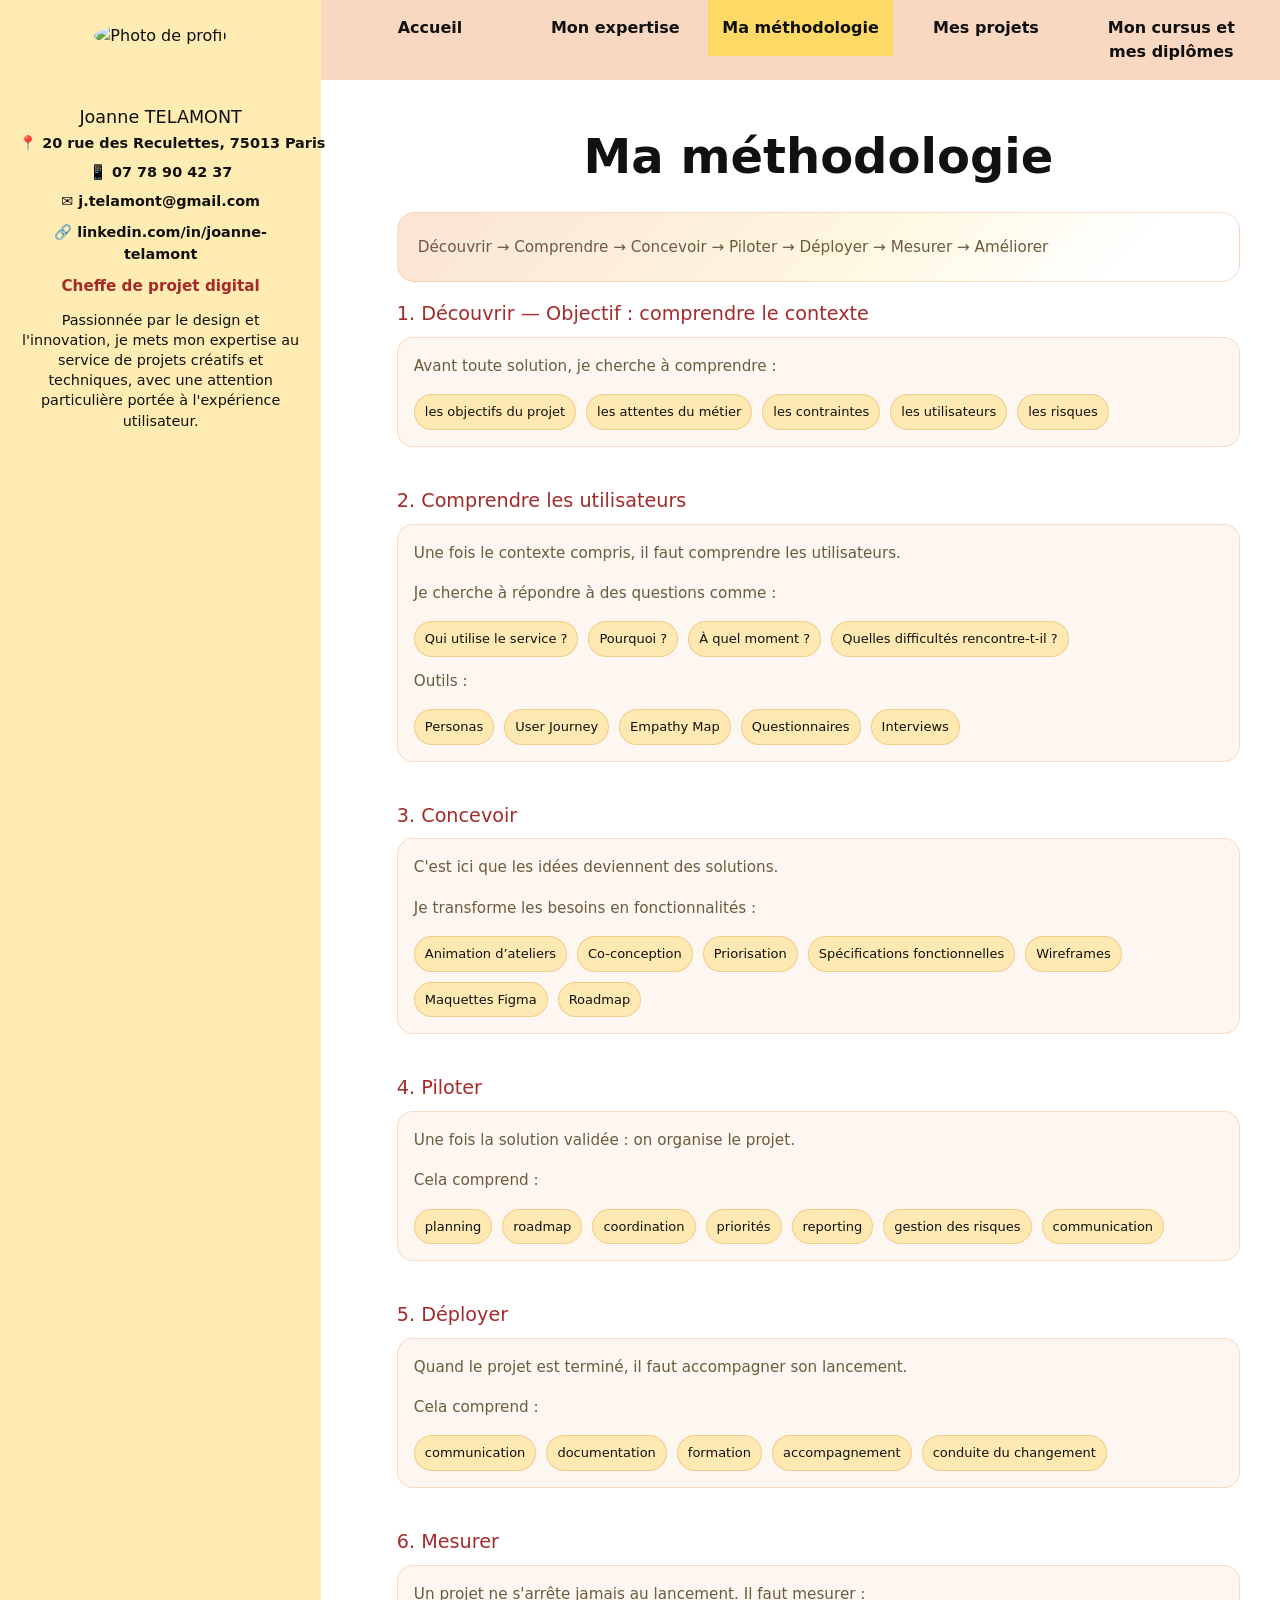
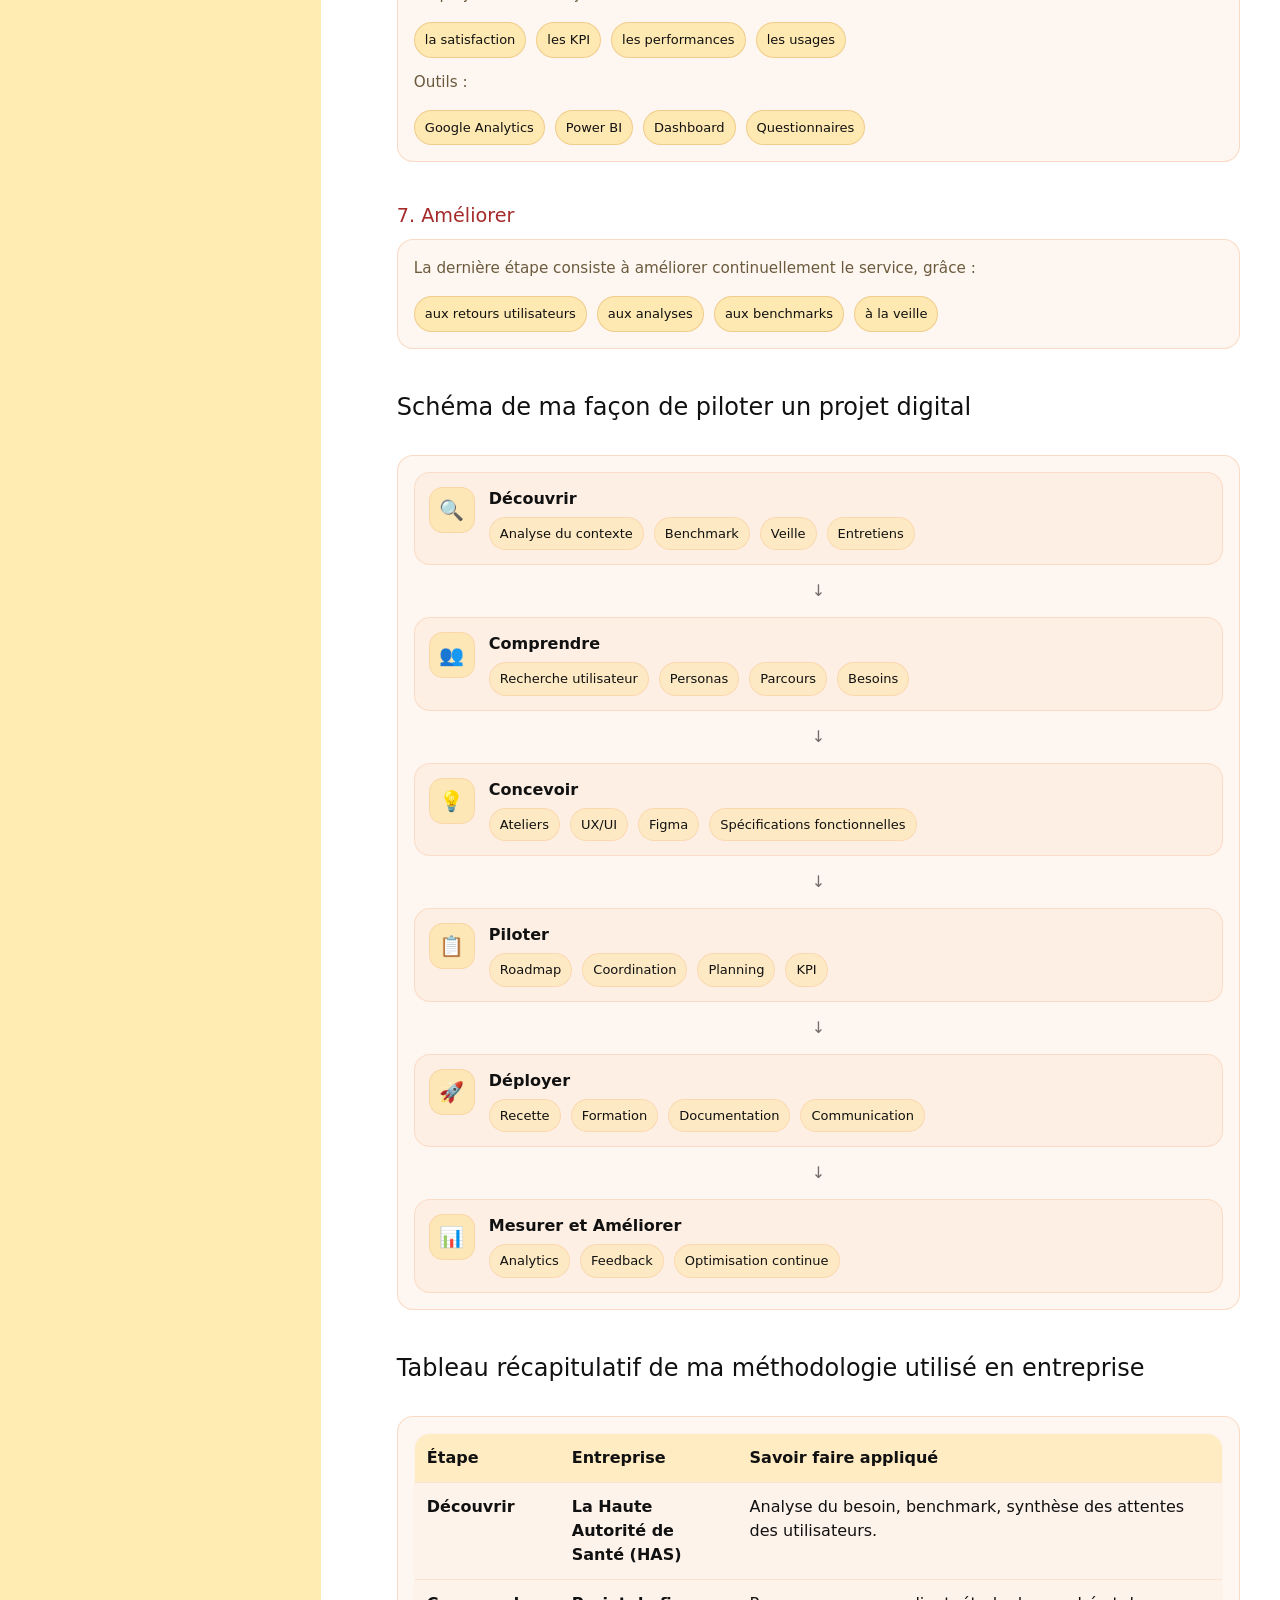
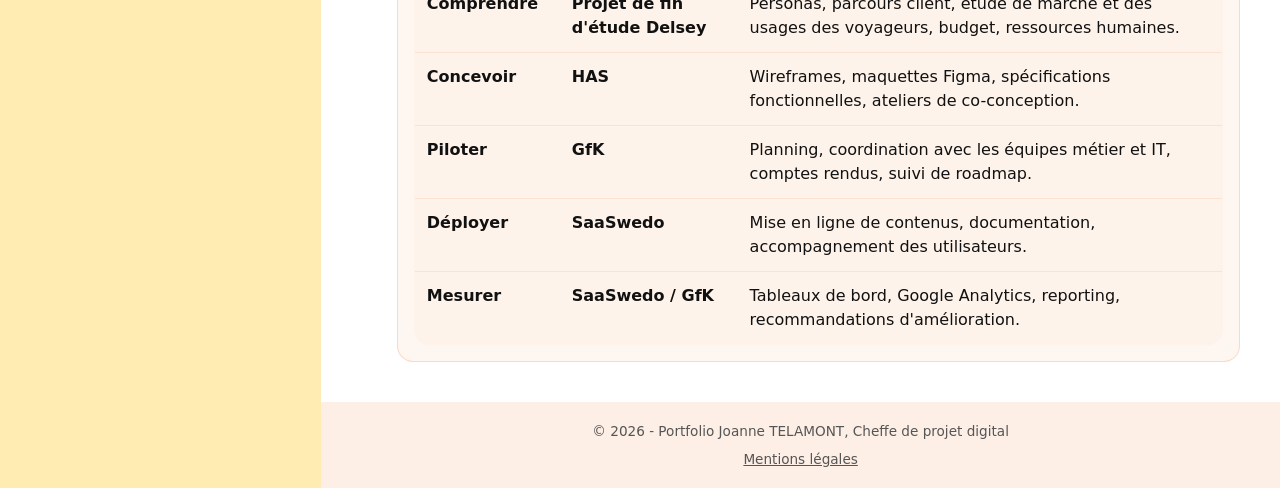
==== ma-methodologie.html @ 4d13b958 "Add files via upload" ====
<!doctype html>
<html lang="fr">
<head>
  <meta charset="utf-8" />
  <meta name="viewport" content="width=device-width, initial-scale=1" />
  <title>Portfolio - Ma méthodologie</title>
  <link rel="stylesheet" href="style.css">
</head>
<body>

  <div class="page-wrapper">

    <!-- ===== Aside gauche ===== -->
    <aside class="sidebar">
      <img src="img/illustration-JT-7nov_ 2025.png" alt="Photo de profil">
      <h2>Joanne TELAMONT</h2>
      <div class="liens">
        <p>📍 20 rue des Reculettes, 75013 Paris</p>
        <p>📱 07 78 90 42 37</p>
        <a href="mailto:j.telamont@gmail.com">✉️ j.telamont@gmail.com</a>
        <a href="https://www.linkedin.com/in/joanne-telamont/" target="_blank" rel="noopener">🔗 linkedin.com/in/joanne-telamont</a>
      </div>
      <h3>Cheffe de projet digital</h3>
      <p>
        Passionnée par le design et l'innovation, je mets mon expertise
        au service de projets créatifs et techniques, avec une attention
        particulière portée à l'expérience utilisateur.
      </p>
    </aside>

    <!-- ===== Colonne de droite : navbar + contenu + footer ===== -->
    <div class="main-column">

      <!-- ===== Barre de navigation ===== -->
      <nav class="navbar">
        <ul>
          <li><a href="index.html">Accueil</a></li>
          <li><a href="mon-expertise.html">Mon expertise</a></li>
          <li><a href="ma-methodologie.html" class="active">Ma méthodologie</a></li>
          <li><a href="mes-projets.html">Mes projets</a></li>
          <li><a href="mon-cursus-et-mes-diplomes.html">Mon cursus et mes diplômes</a></li>
        </ul>
      </nav>

      <!-- ===== Contenu principal ===== -->
      <div class="content">
        <div class="container">
          <h1>Ma méthodologie</h1>
          <div class="hero">
            <p>Découvrir → Comprendre → Concevoir → Piloter → Déployer → Mesurer → Améliorer</p>
          </div>

          <!-- 1 à 7 : sections -->
          <section aria-label="Méthodologie détaillée">
            <div>
              <h3>1. Découvrir — Objectif : comprendre le contexte</h3>
              <article class="card">
                <p class="desc">
                  Avant toute solution, je cherche à comprendre :
                </p>
                <ul class="pill-list">
                  <li class="pill">les objectifs du projet</li>
                  <li class="pill">les attentes du métier</li>
                  <li class="pill">les contraintes</li>
                  <li class="pill">les utilisateurs</li>
                  <li class="pill">les risques</li>
                </ul>
              </article>
              <h3>2. Comprendre les utilisateurs</h3>
              <article class="card">
                <p class="desc">Une fois le contexte compris, il faut comprendre les utilisateurs.</p>
                <p class="desc" style="margin-top:10px;">Je cherche à répondre à des questions comme :</p>
                <ul class="pill-list">
                  <li class="pill">Qui utilise le service ?</li>
                  <li class="pill">Pourquoi ?</li>
                  <li class="pill">À quel moment ?</li>
                  <li class="pill">Quelles difficultés rencontre-t-il ?</li>
                </ul>
                <p class="desc" style="margin-top:12px;">Outils :</p>
                <ul class="pill-list">
                  <li class="pill">Personas</li>
                  <li class="pill">User Journey</li>
                  <li class="pill">Empathy Map</li>
                  <li class="pill">Questionnaires</li>
                  <li class="pill">Interviews</li>
                </ul>
              </article>
              <h3>3. Concevoir</h3>
              <article class="card">
                <p class="desc">C'est ici que les idées deviennent des solutions.</p>
                <p class="desc" style="margin-top:10px;">Je transforme les besoins en fonctionnalités :</p>
                <ul class="pill-list">
                  <li class="pill">Animation d’ateliers</li>
                  <li class="pill">Co-conception</li>
                  <li class="pill">Priorisation</li>
                  <li class="pill">Spécifications fonctionnelles</li>
                  <li class="pill">Wireframes</li>
                  <li class="pill">Maquettes Figma</li>
                  <li class="pill">Roadmap</li>
                </ul>
              </article>
              <h3>4. Piloter</h3>
              <article class="card">
                <p class="desc">Une fois la solution validée : on organise le projet.</p>
                <p class="desc" style="margin-top:10px;">Cela comprend :</p>
                <ul class="pill-list">
                  <li class="pill">planning</li>
                  <li class="pill">roadmap</li>
                  <li class="pill">coordination</li>
                  <li class="pill">priorités</li>
                  <li class="pill">reporting</li>
                  <li class="pill">gestion des risques</li>
                  <li class="pill">communication</li>
                </ul>
              </article>
              <h3>5. Déployer</h3>
              <article class="card">
                <p class="desc">Quand le projet est terminé, il faut accompagner son lancement.</p>
                <p class="desc" style="margin-top:10px;">Cela comprend :</p>
                <ul class="pill-list">
                  <li class="pill">communication</li>
                  <li class="pill">documentation</li>
                  <li class="pill">formation</li>
                  <li class="pill">accompagnement</li>
                  <li class="pill">conduite du changement</li>
                </ul>
              </article>
              <h3>6. Mesurer</h3>
              <article class="card">
                <p class="desc">Un projet ne s'arrête jamais au lancement. Il faut mesurer :</p>
                <ul class="pill-list">
                  <li class="pill">la satisfaction</li>
                  <li class="pill">les KPI</li>
                  <li class="pill">les performances</li>
                  <li class="pill">les usages</li>
                </ul>
                <p class="desc" style="margin-top:12px;">Outils :</p>
                <ul class="pill-list">
                  <li class="pill">Google Analytics</li>
                  <li class="pill">Power BI</li>
                  <li class="pill">Dashboard</li>
                  <li class="pill">Questionnaires</li>
                </ul>
              </article>
              <h3>7. Améliorer</h3>
              <article class="card" style="grid-column: 1 / -1;">
                <p class="desc">
                  La dernière étape consiste à améliorer continuellement le service, grâce :
                </p>
                <ul class="pill-list">
                  <li class="pill">aux retours utilisateurs</li>
                  <li class="pill">aux analyses</li>
                  <li class="pill">aux benchmarks</li>
                  <li class="pill">à la veille</li>
                </ul>
              </article>
            </div>
          </section>

          <!-- Schéma -->
          <section aria-label="Schéma de pilotage">
            <div>
            <h2>Schéma de ma façon de piloter un projet digital</h2>
              <div class="card">
                <div class="timeline">
                  <div class="step">
                    <div class="icon">🔍</div>
                    <div>
                      <h4>Découvrir</h4>
                      <ul class="mini-list">
                        <li>Analyse du contexte</li>
                        <li>Benchmark</li>
                        <li>Veille</li>
                        <li>Entretiens</li>
                      </ul>
                    </div>
                  </div>
                  <div class="down">↓</div>

                  <div class="step">
                    <div class="icon">👥</div>
                    <div>
                      <h4>Comprendre</h4>
                      <ul class="mini-list">
                        <li>Recherche utilisateur</li>
                        <li>Personas</li>
                        <li>Parcours</li>
                        <li>Besoins</li>
                      </ul>
                    </div>
                  </div>
                  <div class="down">↓</div>

                  <div class="step">
                    <div class="icon">💡</div>
                    <div>
                      <h4>Concevoir</h4>
                      <ul class="mini-list">
                        <li>Ateliers</li>
                        <li>UX/UI</li>
                        <li>Figma</li>
                        <li>Spécifications fonctionnelles</li>
                      </ul>
                    </div>
                  </div>
                  <div class="down">↓</div>

                  <div class="step">
                    <div class="icon">📋</div>
                    <div>
                      <h4>Piloter</h4>
                      <ul class="mini-list">
                        <li>Roadmap</li>
                        <li>Coordination</li>
                        <li>Planning</li>
                        <li>KPI</li>
                      </ul>
                    </div>
                  </div>
                  <div class="down">↓</div>

                  <div class="step">
                    <div class="icon">🚀</div>
                    <div>
                      <h4>Déployer</h4>
                      <ul class="mini-list">
                        <li>Recette</li>
                        <li>Formation</li>
                        <li>Documentation</li>
                        <li>Communication</li>
                      </ul>
                    </div>
                  </div>
                  <div class="down">↓</div>

                  <div class="step">
                    <div class="icon">📊</div>
                    <div>
                      <h4>Mesurer et Améliorer</h4>
                      <ul class="mini-list">
                        <li>Analytics</li>
                        <li>Feedback</li>
                        <li>Optimisation continue</li>
                      </ul>
                    </div>
                  </div>
                </div>
              </div>

              <!-- Tableau -->
              <div>
              <h2>Tableau récapitulatif de ma méthodologie utilisé en entreprise</h2>
                <div class="card">
                  <table aria-label="Tableau récapitulatif">
                    <thead>
                      <tr>
                        <th style="width: 18%;">Étape</th>
                        <th style="width: 22%;">Entreprise</th>
                        <th>Savoir faire appliqué</th>
                      </tr>
                    </thead>
                    <tbody>
                      <tr>
                        <td class="bold">Découvrir</td>
                        <td><span class="bold">La Haute Autorité de Santé (HAS)</span></td>
                        <td>Analyse du besoin, benchmark, synthèse des attentes des utilisateurs.</td>
                      </tr>
                      <tr>
                        <td class="bold">Comprendre</td>
                        <td><span class="bold">Projet de fin d'étude Delsey</span></td>
                        <td>Personas, parcours client, étude de marché et des usages des voyageurs, budget, ressources humaines.</td>
                      </tr>
                      <tr>
                        <td class="bold">Concevoir</td>
                        <td><span class="bold">HAS</span></td>
                        <td>Wireframes, maquettes Figma, spécifications fonctionnelles, ateliers de co-conception.</td>
                      </tr>
                      <tr>
                        <td class="bold">Piloter</td>
                        <td><span class="bold">GfK</span></td>
                        <td>Planning, coordination avec les équipes métier et IT, comptes rendus, suivi de roadmap.</td>
                      </tr>
                      <tr>
                        <td class="bold">Déployer</td>
                        <td><span class="bold">SaaSwedo</span></td>
                        <td>Mise en ligne de contenus, documentation, accompagnement des utilisateurs.</td>
                      </tr>
                      <tr>
                        <td class="bold">Mesurer</td>
                        <td><span class="bold">SaaSwedo / GfK</span></td>
                        <td>Tableaux de bord, Google Analytics, reporting, recommandations d'amélioration.</td>
                      </tr>
                    </tbody>
                  </table>
                </div>

              </div>
            </div>
          </section>
        </div>
      </div>

      <!-- ===== Footer : toujours en bas de la page ===== -->
      <footer>
        <p>&copy; 2026 - Portfolio Joanne TELAMONT, Cheffe de projet digital</p>
        <a href="mentions-legales.html">Mentions légales</a>
      </footer>

    </div>
  </div>

  <!-- ===== Bouton retour en haut ===== -->
  <button id="backToTop" class="back-to-top" aria-label="Retour en haut de la page">↑</button>
  <script src="script.js"></script>

</body>
</html>
---- style.css ----
/* ==========================================================================
   PORTFOLIO — FEUILLE DE STYLE COMMUNE
   Variables et couleurs (harmonisées avec la nav F4B183 et l'aside FFD966)
   ========================================================================== */
:root {
  --nav-bg: rgba(244, 177, 131, 0.5);    /* F4B183 à 50% */
  --nav-active: rgba(255, 217, 102);     /* FFD966 */
  --aside-bg: rgba(255, 217, 102, 0.5);  /* FFD966 à 50% */
  --text-color: #111111;
  --text: #111111;
  --muted: #555555;
  --muted-warm: #6b5b3e;
  --card: rgba(244, 177, 131, 0.12);
  --border: rgba(244, 177, 131, 0.40);
  --tag: rgba(255, 217, 102, 0.45);
}

/* ==========================================================================
   Reset et base
   ========================================================================== */
* {
  box-sizing: border-box;
  margin: 0;
  padding: 0;
}

html, body {
  height: 100%;
}

body {
  font-family: system-ui, -apple-system, "Segoe UI", Roboto, Arial, sans-serif;
  color: var(--text-color);
  background-color: #ffffff;
  line-height: 1.5;
}

/* ==========================================================================
   Structure générale : aside pleine hauteur + colonne (navbar/contenu/footer)
   ========================================================================== */
.page-wrapper {
  display: flex;
  align-items: stretch;
  min-height: 100vh;
}

.main-column {
  flex: 1;
  display: flex;
  flex-direction: column;
  min-width: 0;
}

/* ==========================================================================
   Aside gauche
   ========================================================================== */
aside.sidebar {
  width: 8.5cm;
  flex: 0 0 8.5cm;
  background-color: var(--aside-bg);
  padding: 1.5rem 1.2rem;
  text-align: center;
}

aside.sidebar img {
  width: 100%;
  max-width: 150px;
  border-radius: 50%;
  margin-bottom: 1rem;
}

aside.sidebar h2 {
  font-size: 1.1rem;
  margin-bottom: 4px;
}

aside.sidebar h3 {
  font-size: 0.95rem;
  font-weight: 700;
  color: brown; /* comme les autres titres h3 du site */
  margin-bottom: 12px;
}

aside.sidebar p {
  font-size: 0.9rem;
  line-height: 1.4;
  margin-bottom: 1.5rem;
}

aside.sidebar .liens a {
  display: block;
  margin-bottom: 0.6rem;
  color: var(--text-color);
  text-decoration: none;
  font-weight: 600;
  font-size: 0.9rem;
}

aside.sidebar .liens a:hover {
  text-decoration: underline;
}

aside.sidebar .liens p {
  margin-bottom: 0.6rem;
  color: var(--text-color);
  font-weight: 600;
  font-size: 0.9rem;
  line-height: 1.3;
}

/* L'adresse postale tient sur une seule ligne */
aside.sidebar .liens p:first-of-type {
  white-space: nowrap;
}

/* ==========================================================================
   Barre de navigation : commence au bord de l'aside
   ========================================================================== */
nav.navbar {
  display: flex;
  align-items: center;
  background-color: var(--nav-bg);
  padding: 0 1rem;
  position: sticky;
  top: 0;
  z-index: 20;
  backdrop-filter: blur(2px);
}

nav.navbar ul {
  list-style: none;
  display: flex;
  margin: 0;
  padding: 0;
  width: 100%;
}

nav.navbar ul li {
  flex: 1;
  text-align: center;
}

nav.navbar ul li a {
  display: block;
  padding: 1rem 0.5rem;
  color: var(--text-color);
  text-decoration: none;
  font-weight: 600;
  transition: background-color 0.2s ease;
}

nav.navbar ul li a:hover {
  background-color: var(--nav-active);
}

nav.navbar ul li a.active {
  background-color: var(--nav-active);
}

/* ==========================================================================
   Fil d'Ariane
   ========================================================================== */
nav.breadcrumb {
  font-size: 0.9rem;
  margin-bottom: 1.5rem;
  color: var(--muted);
}

nav.breadcrumb a {
  color: var(--muted);
  text-decoration: none;
}

nav.breadcrumb a:hover {
  text-decoration: underline;
}

nav.breadcrumb span.separator {
  margin: 0 0.4rem;
}

/* ==========================================================================
   Conteneurs de contenu (les pages utilisent l'un des 3 schémas suivants)
   ========================================================================== */
/* Schéma A : Mon expertise, Mentions légales, Index -> .wrapper directement dans .main-column */
.main-column > .wrapper {
  flex: 1;
  max-width: 1200px;
  padding: 40px 40px 40px 2cm;
}

/* Schéma B : Mes projets -> .content (padding) contenant .wrapper (largeur max seulement) */
.content {
  flex: 1;
  padding: 40px 40px 40px 2cm;
}

.content > .wrapper {
  max-width: 1200px;
}

/* Schéma C : pages projets + cursus -> <main class="content"> directement */
main.content {
  flex: 1;
  padding: 1.5rem 2rem 3rem 2cm;
  max-width: 1100px;
}

/* ==========================================================================
   Typographie commune
   ========================================================================== */
h1 {
  font-size: 3rem;
  margin-bottom: 20px;
  text-align: center;
}

h2 {
  font-size: 1.5rem;
  margin-top: 2.5rem;
  margin-bottom: 30px;
  font-weight: normal;
}

h1 + h2,
.hero + h2 {
  margin-top: 30px;
}

h3 {
  font-size: 1.2rem;
  margin-bottom: 8px;
  font-weight: lighter;
  color: brown;
}

h3.section-title {
  margin-top: 2.5rem;
  margin-bottom: 1rem;
}

section h3 {
  margin-top: 2.5rem;
}

section h3:first-of-type {
  margin-top: 0;
}

p {
  font-size: 0.95rem;
  margin-bottom: 16px;
  line-height: 1.6;
}

.intro {
  max-width: 800px;
  margin: 0 auto 2rem;
  text-align: center;
  color: var(--muted-warm);
}

/* Liste de points clés */
.feature-list {
  list-style: disc;
  margin: 0 0 16px 1.2rem;
}

.feature-list li {
  font-size: 0.95rem;
  line-height: 1.6;
  margin-bottom: 6px;
}

/* ==========================================================================
   Blocs image / texte (pages projets : Delsey, Ukulélé, Synaé, CEDS...)
   ========================================================================== */
.row {
  display: flex;
  align-items: center;
  gap: 2rem;
  margin-bottom: 2rem;
}

.row.reverse {
  flex-direction: row-reverse;
}

.row-image {
  width: 45%;
  flex: 0 0 45%;
}

.row-image img {
  width: 100% !important;
  height: auto !important;
  border-radius: 6px;
  display: block;
}

.row-text {
  width: 55%;
  flex: 1;
}

.row-text p,
.row-text .feature-list {
  margin-bottom: 8px;
}

.row-double {
  margin-bottom: 2rem;
}

.row-double .images-duo {
  display: flex;
  align-items: flex-start;
  gap: 2cm;
  margin-bottom: 1rem;
}

.row-double .images-duo img {
  width: calc(50% - 1cm) !important;
  height: auto !important;
  border-radius: 6px;
  display: block;
}

.row-triple {
  margin-bottom: 2rem;
}

.row-triple .images-trio {
  display: flex;
  gap: 1cm;
  margin-bottom: 1rem;
  align-items: flex-start;
}

.row-triple .images-trio img {
  width: calc((100% - 2cm) / 3);
  height: 280px;
  border-radius: 6px;
  object-fit: contain;
  background: rgba(244, 177, 131, 0.06);
  border: 1px solid rgba(244, 177, 131, 0.25);
  display: block;
}

/* ==========================================================================
   Grille de projets (Mes projets, Index)
   ========================================================================== */
.grid {
  display: grid;
  grid-template-columns: repeat(4, 1fr);
  gap: 24px;
  margin-bottom: 60px;
}

.grid:last-child {
  margin-bottom: 0;
}

.block h3 {
  font-size: 1.2rem;
  margin-bottom: 16px;
  color: brown;
  font-weight: lighter;
}

.block h4 {
  font-size: 1rem;
  margin: 18px 0 10px;
}

.img {
  height: 160px;
  background: #e5e5e5;
  margin-bottom: 12px;
}

.block .project-link {
  display: inline-block;
  margin-top: 6px;
  font-size: 0.95rem;
  font-weight: 600;
  color: #111;
  text-decoration: underline;
}

.block .project-link:hover {
  color: #7a5b28;
}

/* ==========================================================================
   Ma méthodologie : hero, cartes, pastilles, timeline d'étapes, tableau
   ========================================================================== */
.hero {
  background: linear-gradient(135deg, rgba(244, 177, 131, .35), rgba(255, 217, 102, .20) 55%, transparent 85%);
  border: 1px solid var(--border);
  border-radius: 18px;
  padding: 22px 20px;
  margin-bottom: 18px;
}

.hero p {
  margin: 0;
  color: var(--muted-warm);
}

.card {
  background: var(--card);
  border: 1px solid var(--border);
  border-radius: 16px;
  padding: 16px;
}

.card h3 {
  margin: 0 0 10px;
  font-size: 16px;
  color: brown;
}

.desc {
  color: var(--muted-warm);
}

.pill-list {
  margin: 10px 0 0;
  padding: 0;
  list-style: none;
  display: flex;
  flex-wrap: wrap;
  gap: 10px;
}

.pill {
  font-size: 13px;
  padding: 7px 10px;
  border-radius: 999px;
  background: var(--tag);
  border: 1px solid rgba(224, 169, 92, .45);
  color: var(--text-color);
}

.split {
  display: grid;
  grid-template-columns: 1fr;
  gap: 14px;
  align-items: start;
}

@media (min-width: 920px) {
  .split {
    grid-template-columns: 1.1fr .9fr;
  }
}

@media (min-width: 860px) {
  .grid.methodologie-grid {
    grid-template-columns: 1fr 1fr;
  }
}

/* Timeline d'étapes (Ma méthodologie) */
.timeline {
  display: flex;
  flex-direction: column;
  gap: 14px;
}

.step {
  display: grid;
  grid-template-columns: 46px 1fr;
  gap: 14px;
  padding: 14px;
  border-radius: 16px;
  background: rgba(244, 177, 131, .10);
  border: 1px solid rgba(244, 177, 131, .30);
}

.step .icon {
  width: 46px;
  height: 46px;
  display: flex;
  align-items: center;
  justify-content: center;
  border-radius: 14px;
  background: rgba(255, 217, 102, .35);
  border: 1px solid rgba(244, 177, 131, .30);
  font-size: 20px;
}

.step h4 {
  margin: 0 0 6px;
  font-size: 16px;
  color: var(--text-color);
}

.mini-list {
  margin: 0;
  padding: 0;
  list-style: none;
  display: flex;
  flex-wrap: wrap;
  gap: 8px 10px;
}

.mini-list li {
  font-size: 13px;
  padding: 6px 10px;
  border-radius: 999px;
  background: rgba(255, 217, 102, .25);
  border: 1px solid rgba(244, 177, 131, .30);
  color: var(--text-color);
}

.down {
  text-align: center;
  color: var(--text-color);
  opacity: .6;
  font-size: 16px;
  user-select: none;
}

table {
  width: 100%;
  border-collapse: collapse;
  overflow: hidden;
  border-radius: 16px;
  border: 1px solid var(--border);
  background: rgba(244, 177, 131, .05);
}

th, td {
  padding: 12px;
  border-bottom: 1px solid rgba(244, 177, 131, .25);
  vertical-align: top;
  text-align: left;
  color: var(--text-color);
}

th {
  font-weight: 600;
  background: rgba(255, 217, 102, .30);
}

tr:last-child td {
  border-bottom: none;
}

.bold {
  font-weight: 700;
}

.note {
  margin-top: 12px;
  color: var(--muted-warm);
  font-size: 13px;
}

/* ==========================================================================
   Mon cursus et mes diplômes : frise chronologique, compétences, langues
   ========================================================================== */
/* Frise verticale (Mon cursus et mes diplômes) */
.timeline-item {
  position: relative;
  margin-left: 12px;
  padding-left: 32px;
  margin-bottom: 2.2rem;
}

.timeline-item:last-child {
  margin-bottom: 0;
}

/* Le point de la frise */
.timeline-item::before {
  content: '';
  position: absolute;
  left: -8px;
  top: 6px;
  width: 16px;
  height: 16px;
  border-radius: 50%;
  background: #e0a95c;
  border: 3px solid #ffffff;
  box-shadow: 0 0 0 2px rgba(244, 177, 131, 0.5);
  z-index: 1;
}

/* La barre qui relie ce point au point suivant */
.timeline-item::after {
  content: '';
  position: absolute;
  left: -1px;
  top: 6px;
  width: 3px;
  height: calc(100% + 2.2rem);
  background: rgba(244, 177, 131, 0.45);
  z-index: 0;
}

.timeline-item:last-child::after {
  display: none;
}

.timeline-date {
  display: inline-block;
  font-weight: 700;
  font-size: 0.85rem;
  color: var(--muted-warm);
  background: var(--tag);
  border-radius: 999px;
  padding: 4px 12px;
  margin-bottom: 10px;
}

.type-badge {
  display: inline-block;
  font-size: 0.8rem;
  font-weight: 600;
  color: var(--muted-warm);
  margin-bottom: 10px;
  margin-left: 8px;
}

.timeline-card {
  display: flex;
  gap: 20px;
  align-items: flex-start;
  background: var(--card);
  border: 1px solid var(--border);
  border-radius: 16px;
  padding: 18px;
}

.timeline-card .diploma-img {
  flex: 0 0 160px;
  width: 160px;
  height: 110px;
  border-radius: 10px;
  background: repeating-linear-gradient(
    45deg,
    rgba(244, 177, 131, 0.15),
    rgba(244, 177, 131, 0.15) 10px,
    rgba(255, 217, 102, 0.15) 10px,
    rgba(255, 217, 102, 0.15) 20px
  );
  border: 1px dashed rgba(244, 177, 131, 0.6);
  display: flex;
  align-items: center;
  justify-content: center;
  text-align: center;
  font-size: 0.75rem;
  color: var(--muted-warm);
  padding: 8px;
  object-fit: cover;
}

.timeline-text {
  flex: 1;
}

.timeline-text .school {
  font-weight: 600;
  margin-bottom: 6px;
}

.timeline-text p {
  color: var(--muted-warm);
  margin-bottom: 0;
}

.timeline-card.text-only .timeline-text .feature-list {
  margin: 8px 0 0 1.1rem;
}

.timeline-card.text-only .timeline-text .feature-list li {
  color: var(--muted-warm);
  font-size: 0.9rem;
  line-height: 1.6;
  margin-bottom: 4px;
}

.skills-grid {
  display: grid;
  grid-template-columns: 1fr;
  gap: 16px;
}

@media (min-width: 700px) {
  .skills-grid {
    grid-template-columns: 1fr 1fr;
  }
}

.lang-list {
  list-style: none;
  display: flex;
  flex-wrap: wrap;
  gap: 12px;
}

.lang-list li {
  background: var(--tag);
  border: 1px solid rgba(224, 169, 92, 0.45);
  border-radius: 999px;
  padding: 8px 16px;
  font-size: 0.9rem;
  font-weight: 600;
}

/* ==========================================================================
   Footer : en bas de la page sur tout le site
   ========================================================================== */
footer {
  background-color: rgba(244, 177, 131, 0.2);
  padding: 1.2rem 2cm;
  text-align: center;
  font-size: 0.85rem;
  color: var(--muted);
}

footer p {
  margin-bottom: 6px;
  font-size: 0.85rem;
}

footer a {
  color: var(--muted);
}

/* ==========================================================================
   Responsive
   ========================================================================== */
@media (max-width: 900px) {
  nav.navbar ul {
    flex-wrap: wrap;
  }
}

@media (max-width: 700px) {
  .page-wrapper {
    flex-direction: column;
  }

  aside.sidebar {
    width: 100%;
    flex: none;
  }

  aside.sidebar .liens p:first-of-type {
    white-space: normal;
  }

  .main-column > .wrapper,
  .content,
  main.content {
    padding: 24px 20px;
  }

  h1 {
    font-size: 2rem;
  }

  .row,
  .row.reverse {
    flex-direction: column;
  }

  .row-image,
  .row-text {
    width: 100%;
    flex: none;
  }

  .row-double .images-duo,
  .row-triple .images-trio {
    flex-direction: column;
    gap: 1rem;
  }

  .row-double .images-duo img,
  .row-triple .images-trio img {
    width: 100%;
  }

  .row-triple .images-trio img {
    height: 220px;
  }

  .grid {
    grid-template-columns: repeat(2, 1fr);
  }

  .timeline-item {
    margin-left: 4px;
    padding-left: 24px;
  }

  .timeline-item::before {
    left: -8px;
  }

  .timeline-item::after {
    left: -1px;
  }

  .timeline-card {
    flex-direction: column;
  }

  .timeline-card .diploma-img {
    width: 100%;
    flex: none;
  }
}

@media (max-width: 600px) {
  .grid {
    grid-template-columns: 1fr;
  }
}

/* ==========================================================================
   Bouton "Retour en haut"
   ========================================================================== */
.back-to-top {
  position: fixed;
  right: 24px;
  bottom: 24px;
  width: 48px;
  height: 48px;
  border-radius: 50%;
  background: var(--nav-active);
  color: var(--text-color);
  border: none;
  font-size: 1.3rem;
  line-height: 1;
  cursor: pointer;
  display: flex;
  align-items: center;
  justify-content: center;
  box-shadow: 0 2px 10px rgba(0, 0, 0, 0.2);
  opacity: 0;
  visibility: hidden;
  transform: translateY(10px);
  transition: opacity 0.25s ease, transform 0.25s ease, visibility 0.25s, background-color 0.2s ease;
  z-index: 50;
}

.back-to-top.visible {
  opacity: 1;
  visibility: visible;
  transform: translateY(0);
}

.back-to-top:hover {
  background: var(--nav-bg);
}

@media (max-width: 700px) {
  .back-to-top {
    right: 16px;
    bottom: 16px;
    width: 42px;
    height: 42px;
  }
}

/* ==========================================================================
   Roadmap projet (frise horizontale par phase, ex. planning Delsey)
   ========================================================================== */
.roadmap {
  margin: 1.5rem 0 2rem;
  overflow-x: auto;
}

.roadmap-scale {
  position: relative;
  height: 20px;
  min-width: 700px;
  margin-left: 232px;
  margin-bottom: 12px;
  padding-bottom: 8px;
  border-bottom: 2px solid rgba(244, 177, 131, 0.35);
}

.roadmap-scale span {
  position: absolute;
  top: 0;
  transform: translateX(-50%);
  font-size: 0.7rem;
  font-weight: 600;
  color: var(--muted-warm);
  white-space: nowrap;
}

.roadmap-scale span:first-child {
  transform: translateX(0);
}

.roadmap-scale span:last-child {
  transform: translateX(-100%);
}

.roadmap-row {
  display: flex;
  align-items: center;
  gap: 12px;
  min-width: 700px;
  margin-bottom: 10px;
}

.roadmap-row .roadmap-label {
  flex: 0 0 220px;
  font-size: 0.8rem;
  line-height: 1.3;
  font-weight: 600;
  color: var(--text-color);
}

.roadmap-row .roadmap-track {
  position: relative;
  flex: 1;
  height: 26px;
  background: rgba(244, 177, 131, 0.08);
  border-radius: 999px;
}

.roadmap-row .roadmap-bar {
  position: absolute;
  top: 0;
  bottom: 0;
  border-radius: 999px;
  display: flex;
  align-items: center;
  padding: 0 10px;
  font-size: 0.7rem;
  font-weight: 600;
  color: #ffffff;
  white-space: nowrap;
  overflow: hidden;
}

.roadmap-legend {
  display: flex;
  flex-wrap: wrap;
  gap: 8px 18px;
  margin-top: 1rem;
  font-size: 0.8rem;
  color: var(--muted-warm);
}

.roadmap-legend span {
  display: inline-flex;
  align-items: center;
  gap: 6px;
}

.roadmap-legend .dot {
  width: 10px;
  height: 10px;
  border-radius: 50%;
  display: inline-block;
}

@media (max-width: 700px) {
  .roadmap-row .roadmap-label {
    flex-basis: 150px;
    font-size: 0.72rem;
  }
}
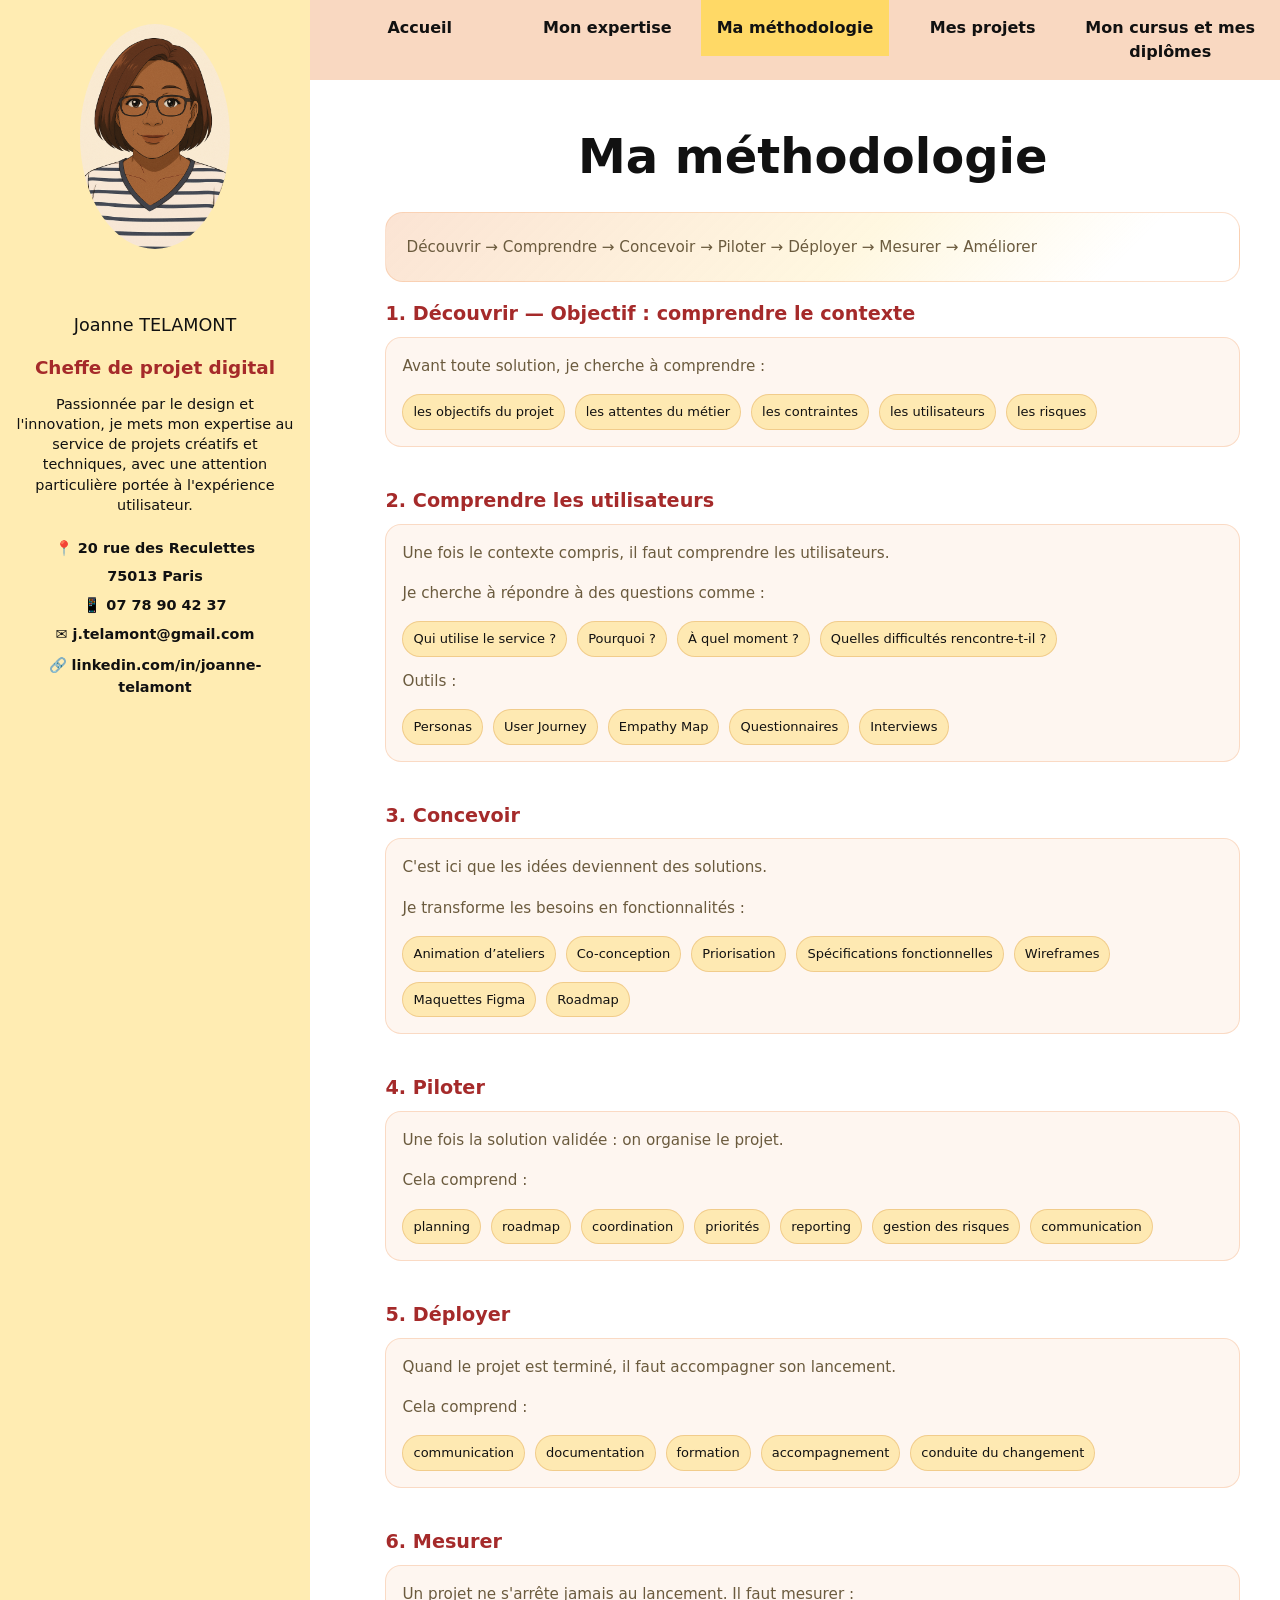
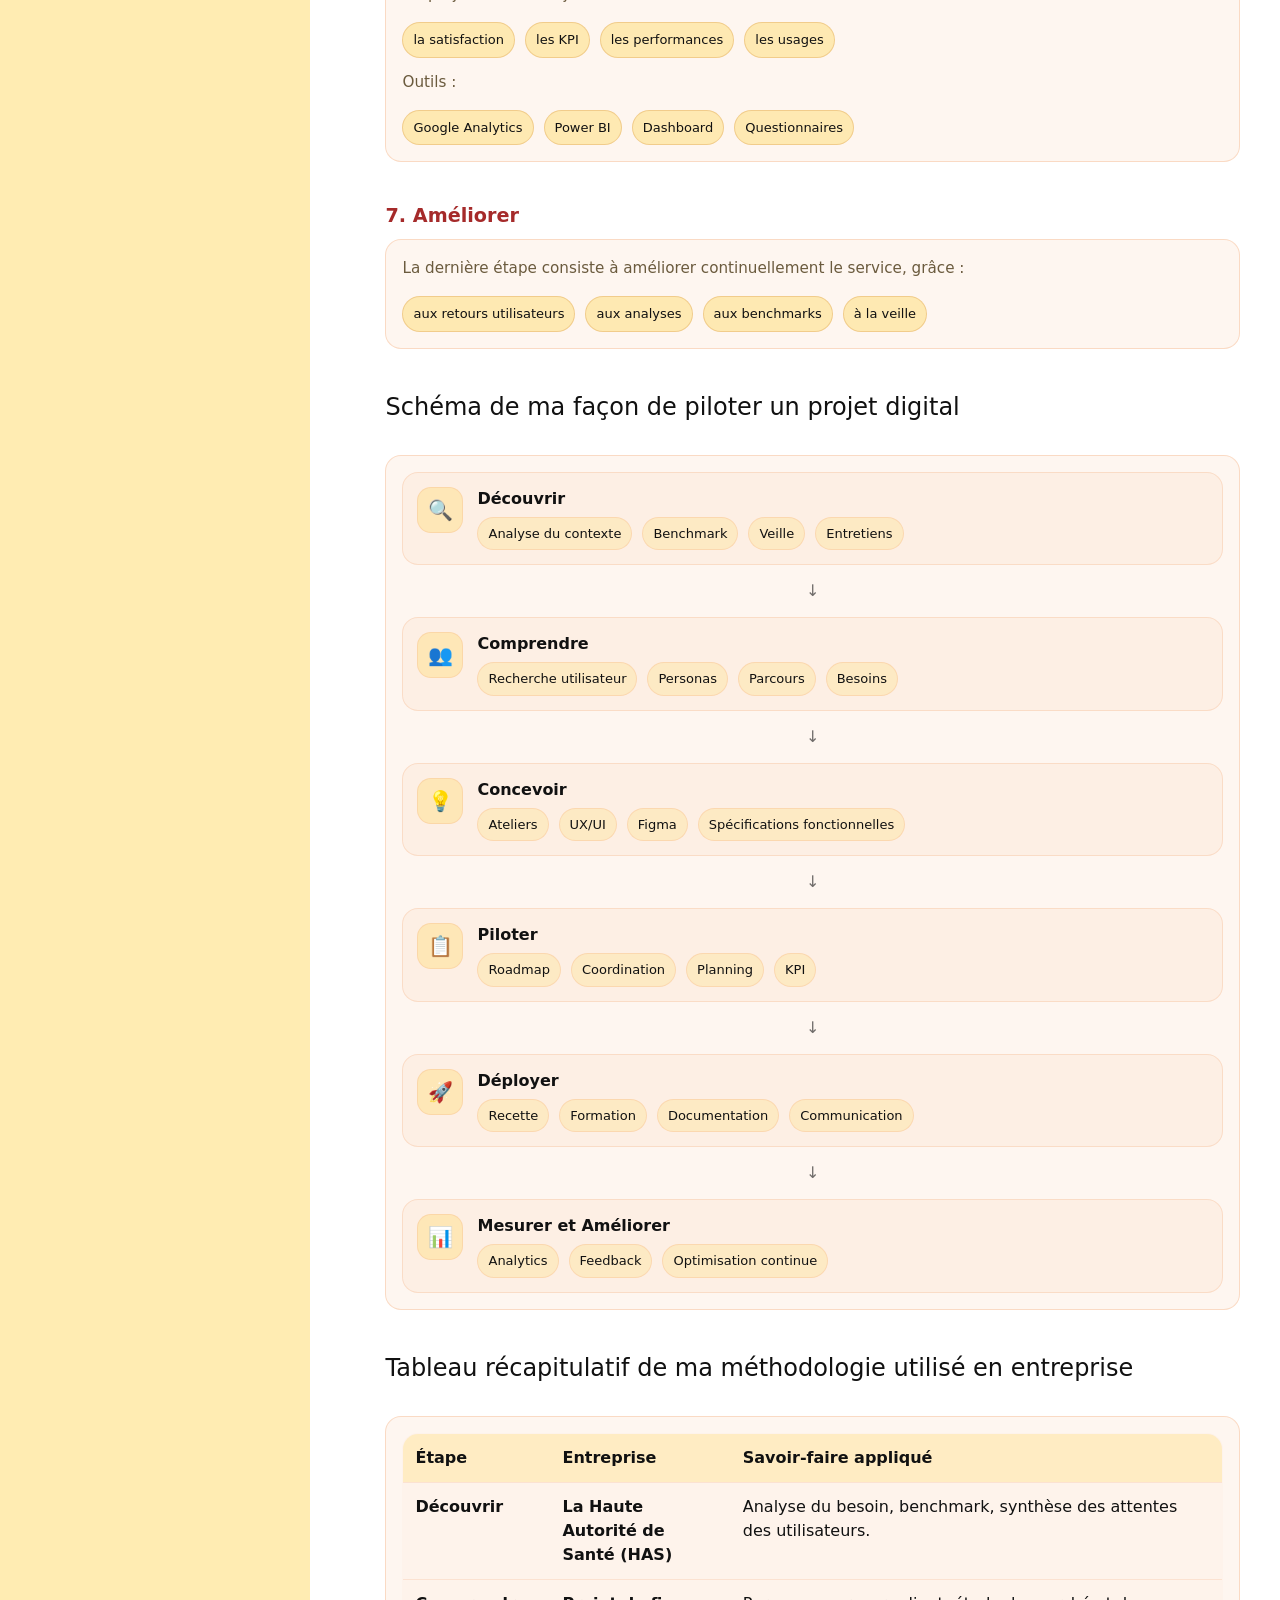
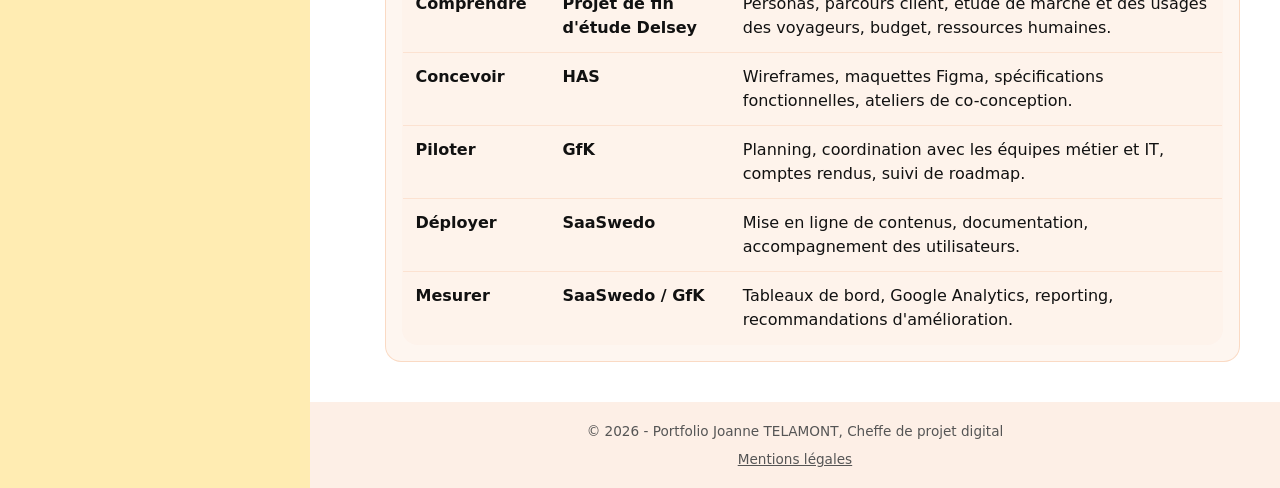
==== commit 1c89106d: "Add files via upload" ====
--- a/ma-methodologie.html
+++ b/ma-methodologie.html
@@ -12,20 +12,25 @@
 
     <!-- ===== Aside gauche ===== -->
     <aside class="sidebar">
+      <div class="sidebar-inner">
       <img src="img/illustration-JT-7nov_ 2025.png" alt="Photo de profil">
       <h2>Joanne TELAMONT</h2>
-      <div class="liens">
-        <p>📍 20 rue des Reculettes, 75013 Paris</p>
-        <p>📱 07 78 90 42 37</p>
-        <a href="mailto:j.telamont@gmail.com">✉️ j.telamont@gmail.com</a>
-        <a href="https://www.linkedin.com/in/joanne-telamont/" target="_blank" rel="noopener">🔗 linkedin.com/in/joanne-telamont</a>
-      </div>
-      <h3>Cheffe de projet digital</h3>
+      
+        <h3>Cheffe de projet digital</h3>
       <p>
         Passionnée par le design et l'innovation, je mets mon expertise
         au service de projets créatifs et techniques, avec une attention
         particulière portée à l'expérience utilisateur.
       </p>
+
+      <div class="liens">
+        <p>📍 20 rue des Reculettes</p> 
+        <p>75013 Paris</p>
+        <p>📱 07 78 90 42 37</p>
+        <a href="mailto:j.telamont@gmail.com">✉️ j.telamont@gmail.com</a>
+        <a href="https://www.linkedin.com/in/joanne-telamont/" target="_blank" rel="noopener">🔗 linkedin.com/in/joanne-telamont</a>
+       </div>
+      </div>
     </aside>
 
     <!-- ===== Colonne de droite : navbar + contenu + footer ===== -->
@@ -256,7 +261,7 @@
                       <tr>
                         <th style="width: 18%;">Étape</th>
                         <th style="width: 22%;">Entreprise</th>
-                        <th>Savoir faire appliqué</th>
+                        <th>Savoir-faire appliqué</th>
                       </tr>
                     </thead>
                     <tbody>
--- a/style.css
+++ b/style.css
@@ -55,11 +55,20 @@
    Aside gauche
    ========================================================================== */
 aside.sidebar {
-  width: 8.5cm;
-  flex: 0 0 8.5cm;
+  width: 8.2cm;
+  flex: 0 0 8.2cm;
   background-color: var(--aside-bg);
-  padding: 1.5rem 1.2rem;
   text-align: center;
+}
+
+/* Le contenu de l'aside (photo, nom, liens...) suit le lecteur pendant
+   le défilement, tandis que le fond coloré (aside.sidebar) reste pleine
+   hauteur derrière lui. Nécessite d'envelopper le contenu HTML existant
+   de l'aside dans <div class="sidebar-inner">...</div> */
+.sidebar-inner {
+  position: sticky;
+  top: 0;
+  padding: 1.5rem 1rem;
 }
 
 aside.sidebar img {
@@ -71,11 +80,11 @@
 
 aside.sidebar h2 {
   font-size: 1.1rem;
-  margin-bottom: 4px;
+  margin-bottom: 16px;
 }
 
 aside.sidebar h3 {
-  font-size: 0.95rem;
+  font-size: 1.15rem;
   font-weight: 700;
   color: brown; /* comme les autres titres h3 du site */
   margin-bottom: 12px;
@@ -230,13 +239,14 @@
 h3 {
   font-size: 1.2rem;
   margin-bottom: 8px;
-  font-weight: lighter;
+  font-weight: 700;
   color: brown;
 }
 
 h3.section-title {
   margin-top: 2.5rem;
   margin-bottom: 1rem;
+  scroll-margin-top: 90px; /* évite que la navbar sticky ne cache le titre visé par une ancre */
 }
 
 section h3 {
@@ -270,6 +280,52 @@
   font-size: 0.95rem;
   line-height: 1.6;
   margin-bottom: 6px;
+}
+
+/* ==========================================================================
+   Sommaire ancré (table des matières des h3 "section-title")
+   ========================================================================== */
+.page-toc {
+  background: var(--card);
+  border: 1px solid var(--border);
+  border-radius: 16px;
+  padding: 16px 20px;
+  margin: 1.5rem 0 2rem;
+}
+
+.page-toc .toc-title {
+  font-size: 0.8rem;
+  text-transform: uppercase;
+  letter-spacing: 0.04em;
+  color: var(--muted-warm);
+  font-weight: 700;
+  margin-bottom: 10px;
+}
+
+.page-toc ul {
+  list-style: none;
+  display: flex;
+  flex-wrap: wrap;
+  gap: 8px;
+  margin: 0;
+  padding: 0;
+}
+
+.page-toc a {
+  display: inline-block;
+  padding: 6px 12px;
+  border-radius: 999px;
+  background: var(--tag);
+  border: 1px solid rgba(224, 169, 92, .45);
+  color: var(--text-color);
+  text-decoration: none;
+  font-size: 0.85rem;
+  font-weight: 600;
+  transition: background-color 0.2s ease;
+}
+
+.page-toc a:hover {
+  background: var(--nav-active);
 }
 
 /* ==========================================================================
@@ -365,7 +421,7 @@
   font-size: 1.2rem;
   margin-bottom: 16px;
   color: brown;
-  font-weight: lighter;
+  font-weight: 700;
 }
 
 .block h4 {
@@ -750,6 +806,10 @@
     flex: none;
   }
 
+  .sidebar-inner {
+    position: static;
+  }
+
   aside.sidebar .liens p:first-of-type {
     white-space: normal;
   }
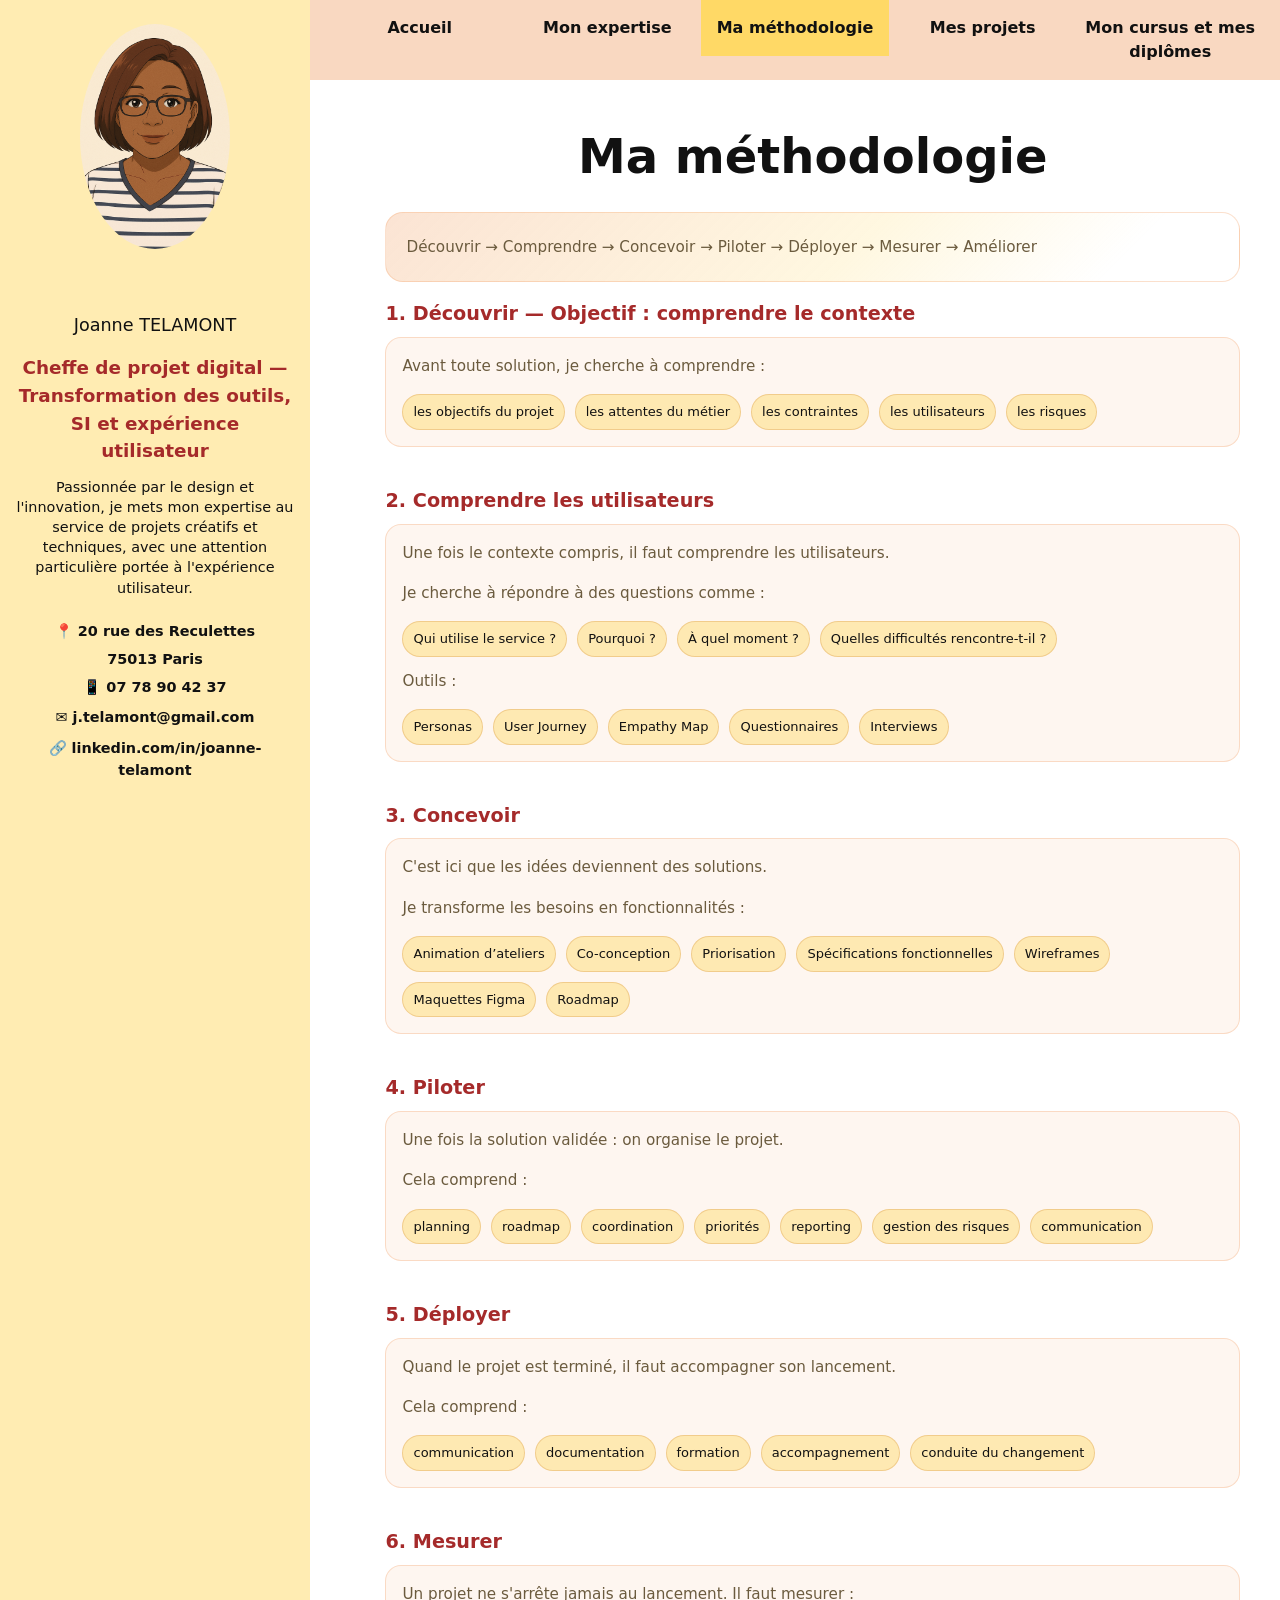
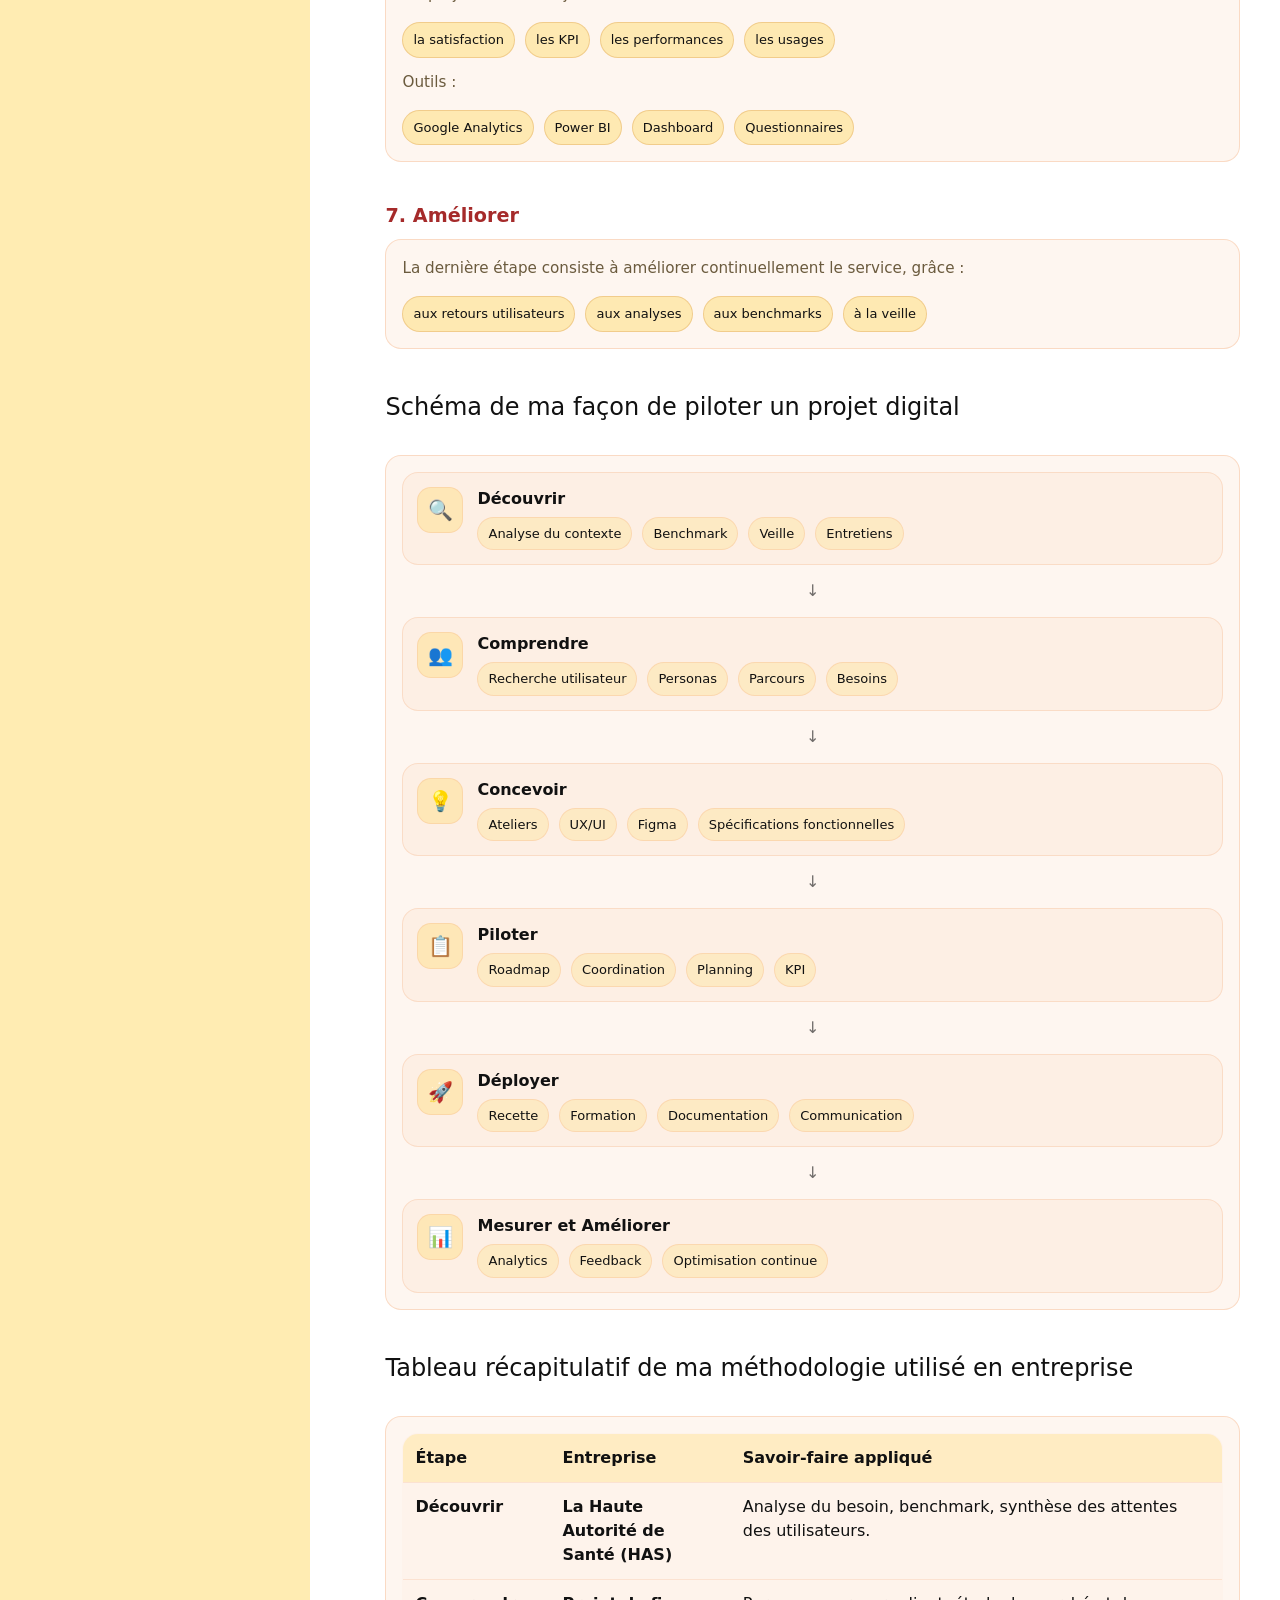
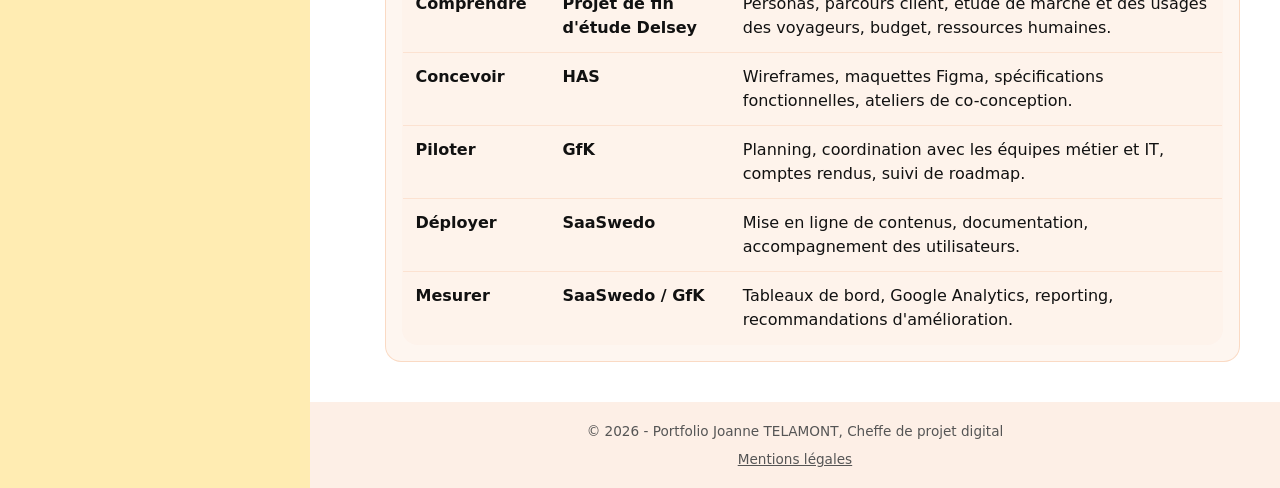
==== commit 993cdee2: "Add files via upload" ====
--- a/ma-methodologie.html
+++ b/ma-methodologie.html
@@ -16,7 +16,7 @@
       <img src="img/illustration-JT-7nov_ 2025.png" alt="Photo de profil">
       <h2>Joanne TELAMONT</h2>
       
-        <h3>Cheffe de projet digital</h3>
+        <h3>Cheffe de projet digital — Transformation des outils, SI et expérience utilisateur</h3>
       <p>
         Passionnée par le design et l'innovation, je mets mon expertise
         au service de projets créatifs et techniques, avec une attention
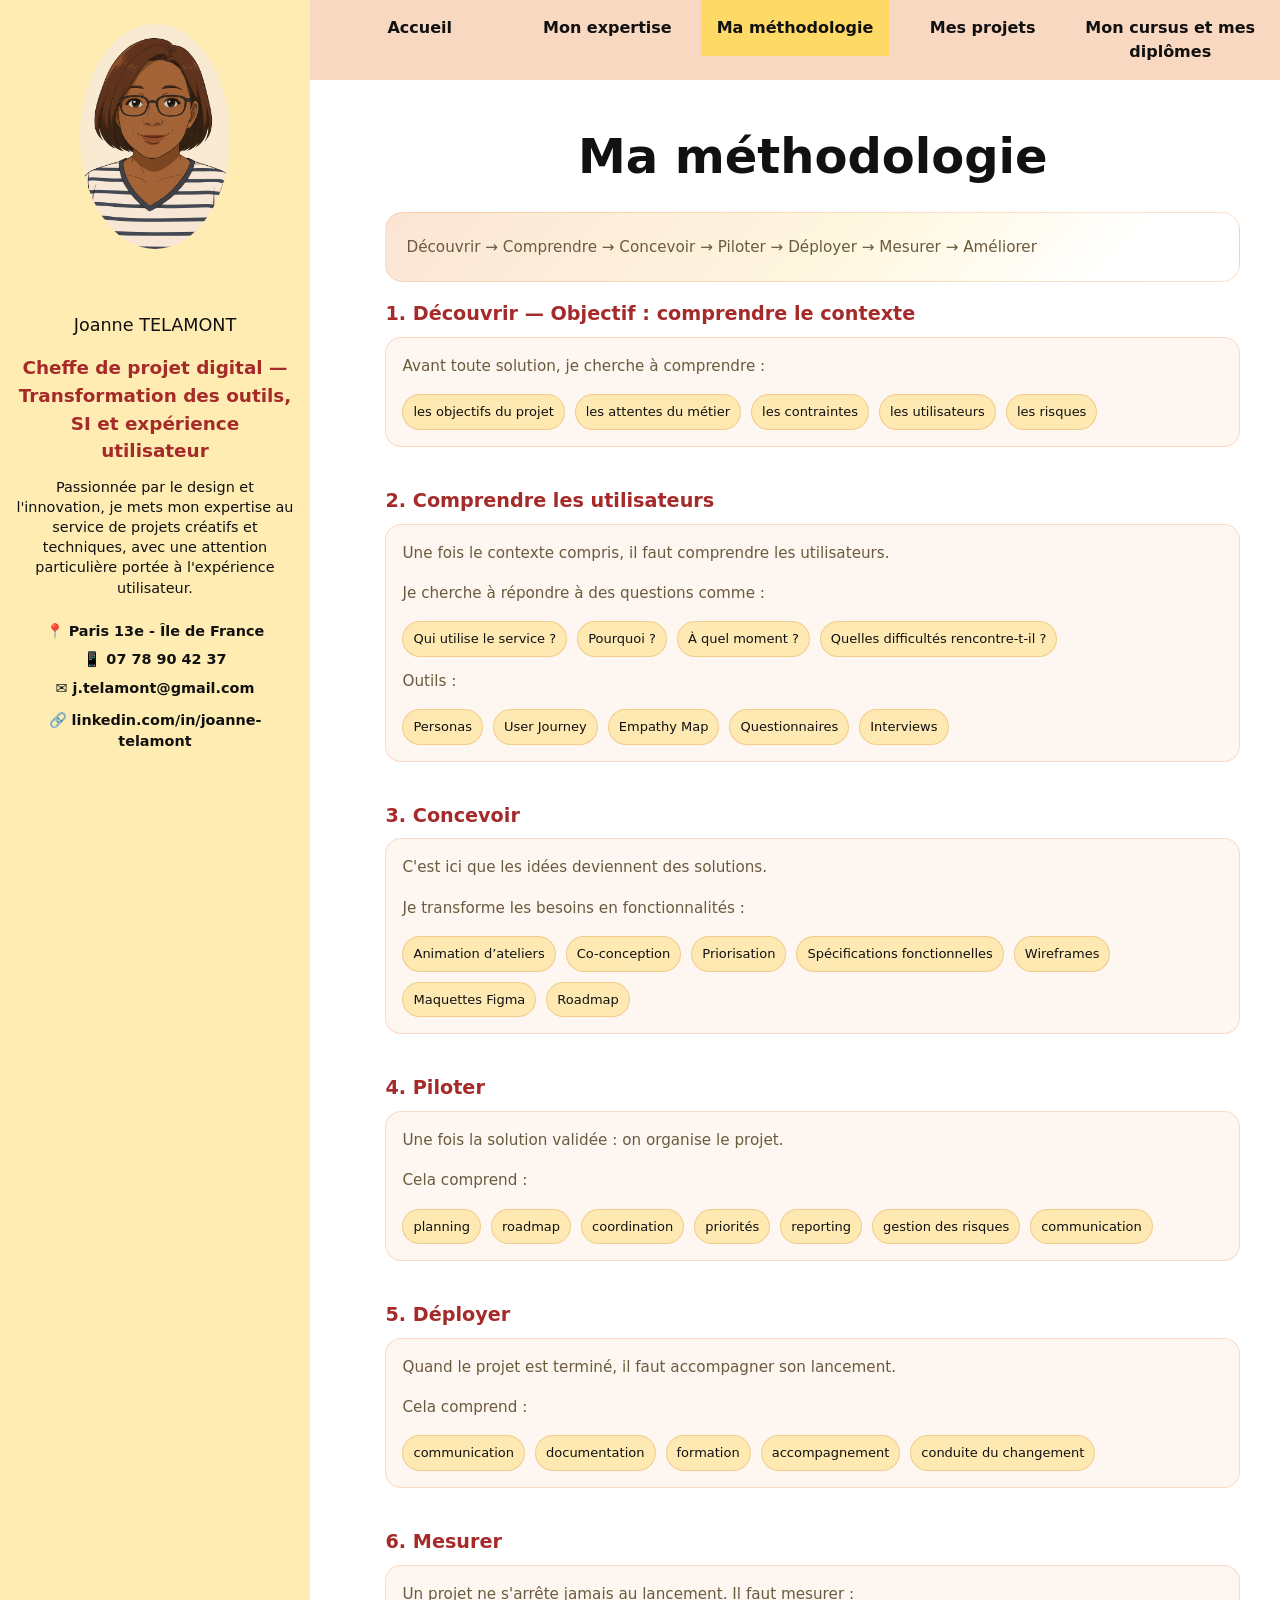
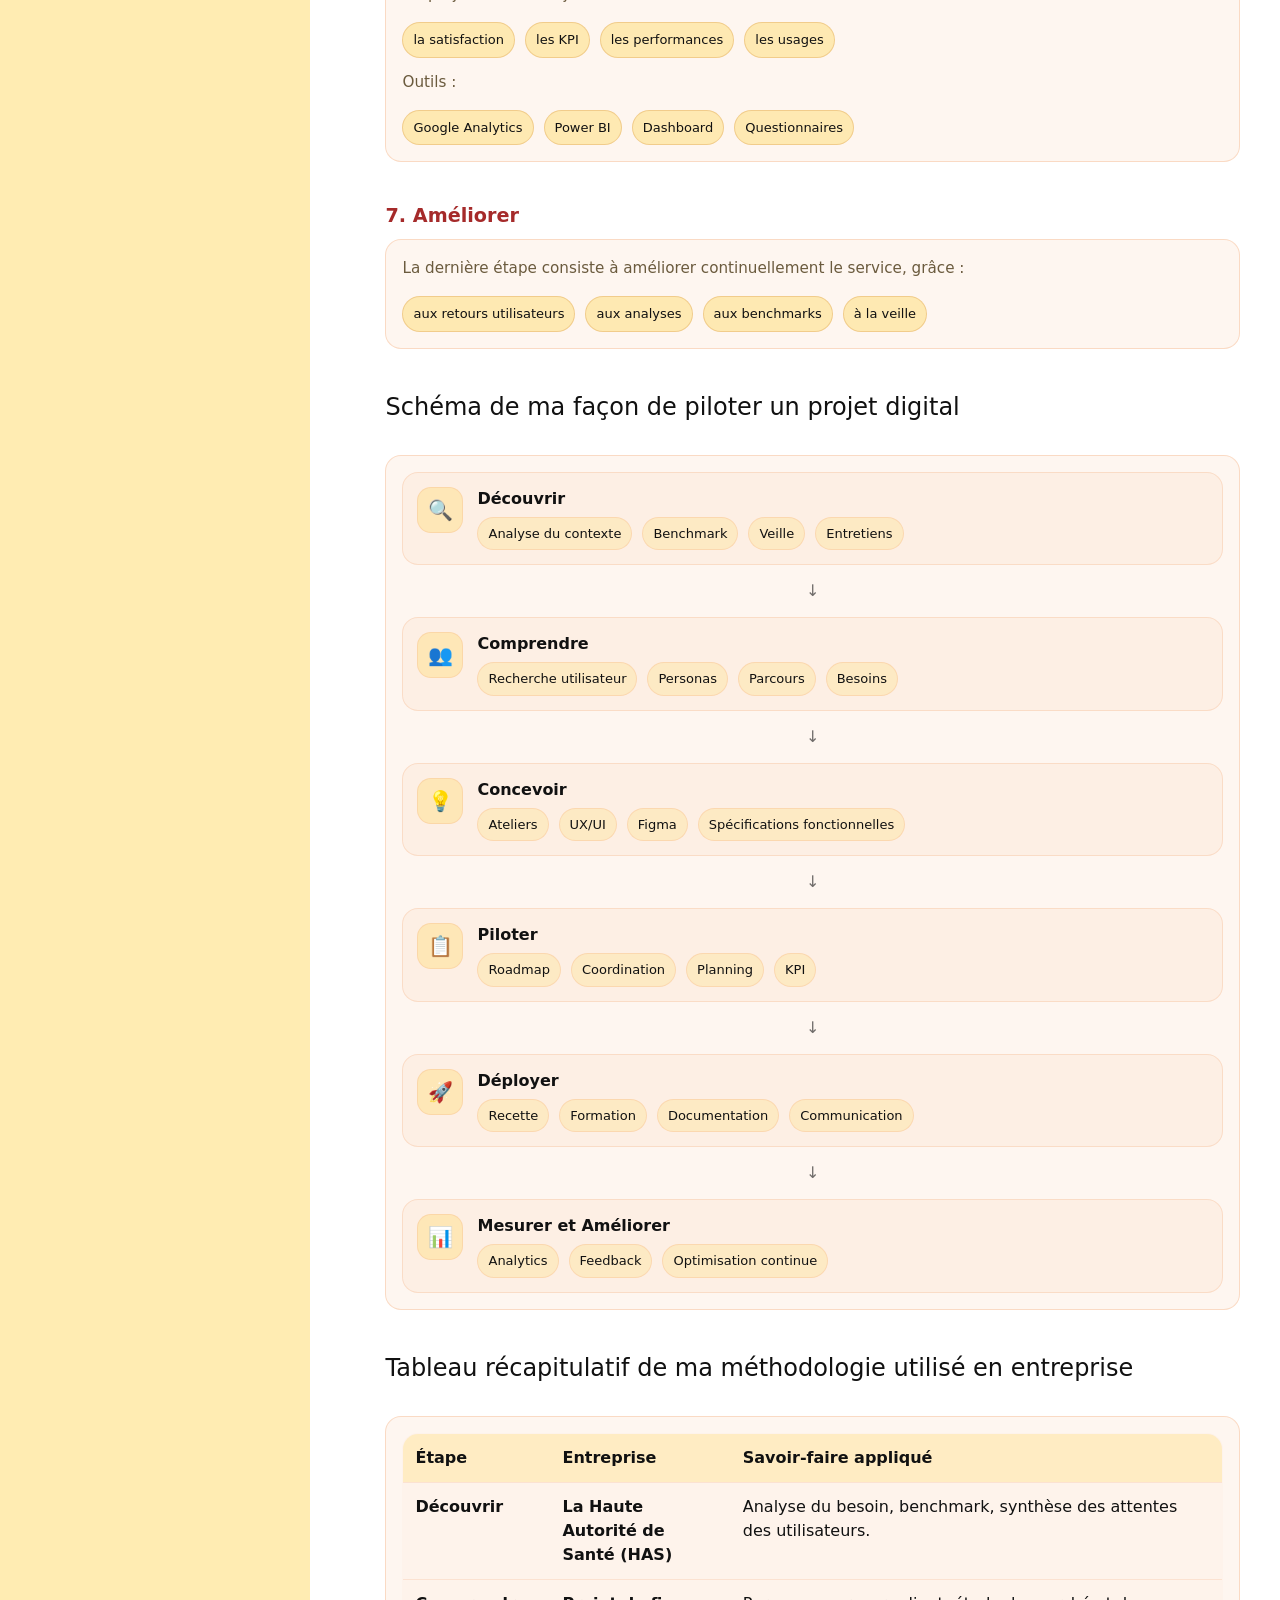
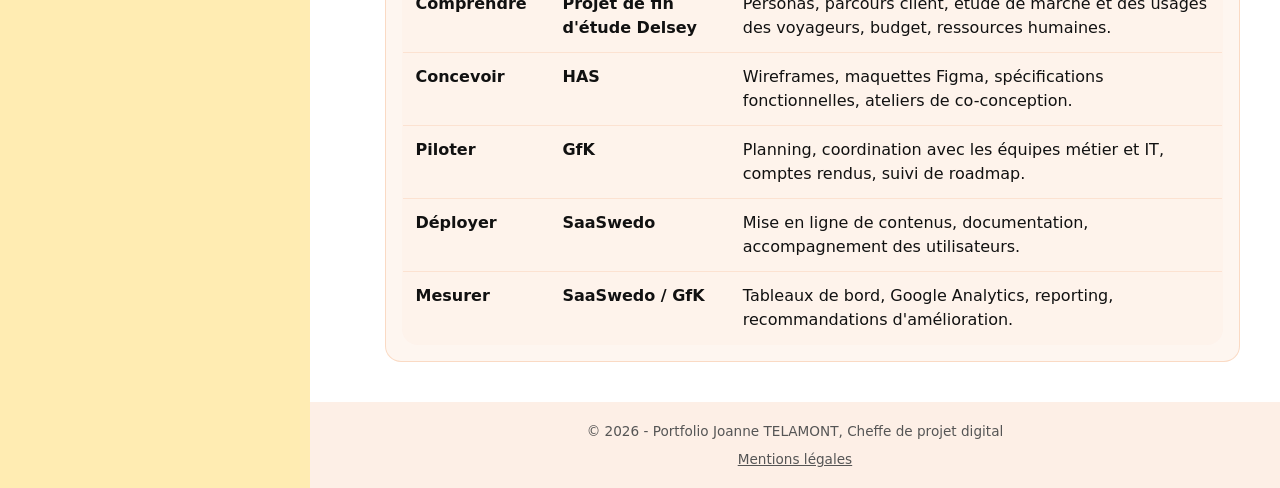
==== commit 98c67d2d: "Update ma-methodologie.html" ====
--- a/ma-methodologie.html
+++ b/ma-methodologie.html
@@ -24,8 +24,7 @@
       </p>
 
       <div class="liens">
-        <p>📍 20 rue des Reculettes</p> 
-        <p>75013 Paris</p>
+        <p>📍 Paris 13e - Île de France</p>
         <p>📱 07 78 90 42 37</p>
         <a href="mailto:j.telamont@gmail.com">✉️ j.telamont@gmail.com</a>
         <a href="https://www.linkedin.com/in/joanne-telamont/" target="_blank" rel="noopener">🔗 linkedin.com/in/joanne-telamont</a>
--- a/style.css
+++ b/style.css
@@ -422,6 +422,16 @@
   margin-bottom: 16px;
   color: brown;
   font-weight: 700;
+}
+
+/* Aligne les images entre elles quand les textes ont des longueurs différentes */
+.grid .block {
+  display: flex;
+  flex-direction: column;
+}
+
+.grid .block > p {
+  flex: 1;
 }
 
 .block h4 {
